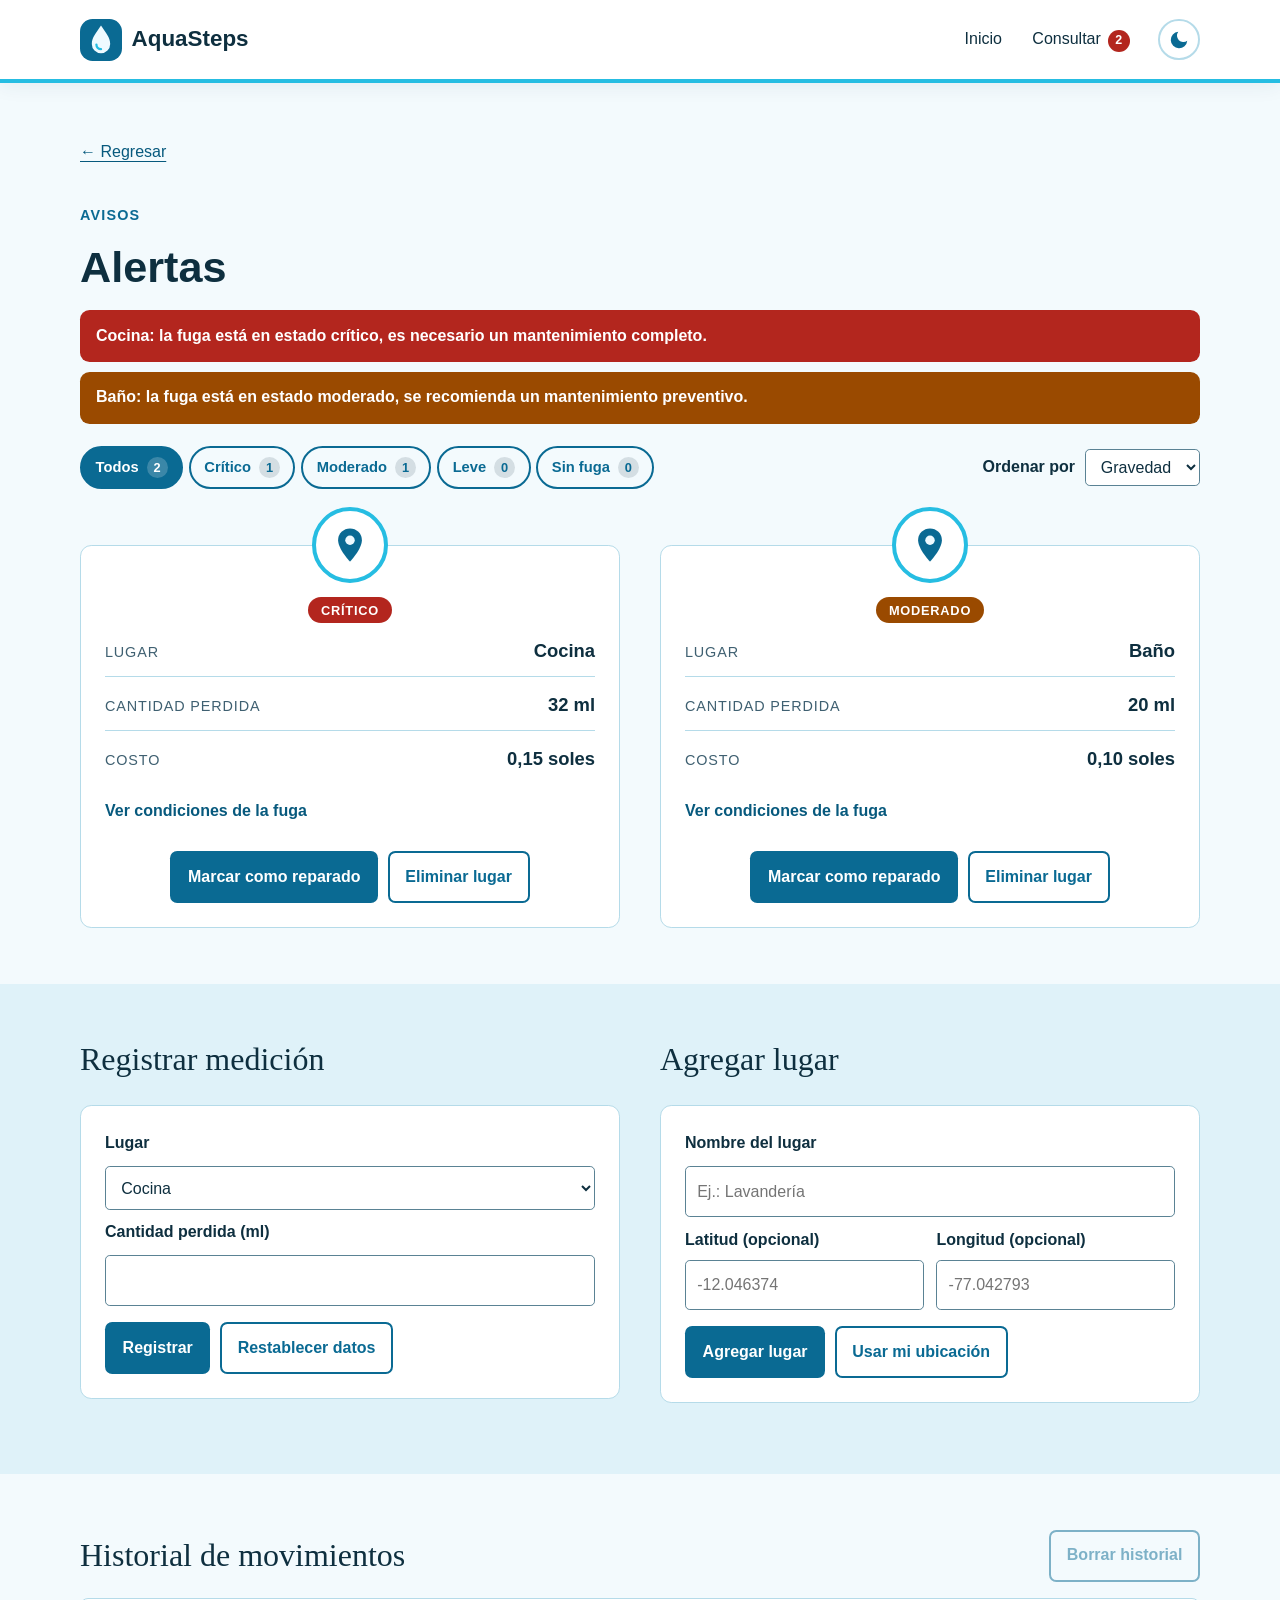
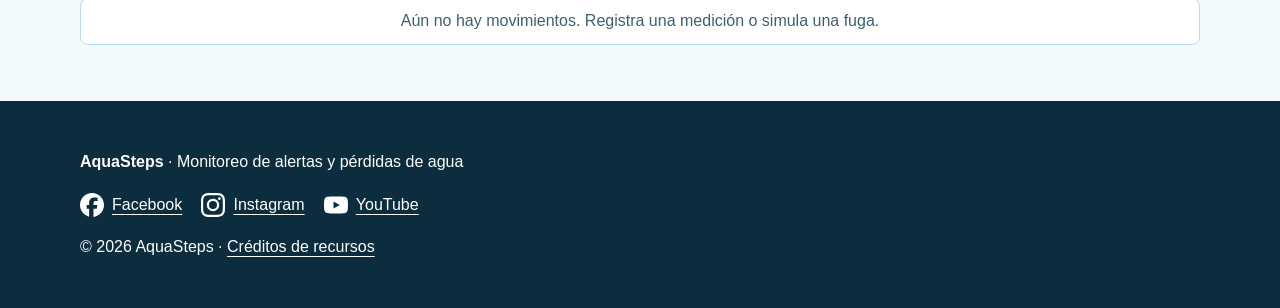
==== alertas.html @ c17aa86d "pepito se fue al clavito" ====
<!DOCTYPE html>
<html lang="es">
<head>
  <meta charset="UTF-8">
  <meta name="viewport" content="width=device-width, initial-scale=1.0">
  <meta name="color-scheme" content="light dark">
  <title>Alertas | AquaSteps</title>
  <script>try{var t=localStorage.getItem("aquasteps-tema");if(!t&&window.matchMedia&&matchMedia("(prefers-color-scheme: dark)").matches){t="oscuro"}if(t==="oscuro"){document.documentElement.setAttribute("data-tema","oscuro")}}catch(e){}</script>
  <link rel="stylesheet" href="css/estilos.css">
  <link rel="icon" type="image/svg+xml" href="iconos/favicon.svg">
</head>
<body>
<a class="saltar" href="#contenido">Saltar al contenido</a>
<header class="cabecera">
  <div class="contenedor barra">
    <a class="marca" href="index.html"><img src="iconos/favicon.svg" alt="" width="42" height="42">AquaSteps</a>
    <nav aria-label="Navegación principal">
      <ul class="menu">
        <li><a href="index.html">Inicio</a></li>
        <li>
          <details class="desplegable">
            <summary>Consultar</summary>
            <ul class="submenu">
              <li><a href="alertas.html" aria-current="page">Alertas</a></li>
              <li><a href="perdidas.html">Pérdidas de agua</a></li>
            </ul>
          </details>
        </li>
      </ul>
    </nav>
    <button type="button" id="btn-tema" class="btn-tema" aria-pressed="false" aria-label="Modo oscuro" title="Modo oscuro">
      <svg class="icono-luna" viewBox="0 0 24 24" width="22" height="22" aria-hidden="true"><path d="M21 12.8A9 9 0 1 1 11.2 3a7 7 0 0 0 9.8 9.8Z" fill="currentColor"/></svg>
      <svg class="icono-sol" viewBox="0 0 24 24" width="22" height="22" aria-hidden="true"><circle cx="12" cy="12" r="4.5" fill="currentColor"/><g stroke="currentColor" stroke-width="2" stroke-linecap="round"><path d="M12 2v3M12 19v3M2 12h3M19 12h3M4.9 4.9l2.1 2.1M17 17l2.1 2.1M4.9 19.1 7 17M17 7l2.1-2.1"/></g></svg>
    </button>
  </div>
</header>
<main id="contenido">
  <section class="seccion contenedor" aria-labelledby="titulo">
    <a class="regresar" href="index.html">← Regresar</a>
    <p class="etiqueta">Avisos</p>
    <h1 id="titulo">Alertas</h1>
    <div id="notificaciones" aria-live="polite"></div>
    <div class="barra-filtros">
      <div id="filtros" class="segmento" role="group" aria-label="Filtrar por estado">
        <button type="button" data-filtro="todos" aria-pressed="true">Todos <span class="conteo">0</span></button>
        <button type="button" data-filtro="critico" aria-pressed="false">Crítico <span class="conteo">0</span></button>
        <button type="button" data-filtro="moderado" aria-pressed="false">Moderado <span class="conteo">0</span></button>
        <button type="button" data-filtro="leve" aria-pressed="false">Leve <span class="conteo">0</span></button>
        <button type="button" data-filtro="sin" aria-pressed="false">Sin fuga <span class="conteo">0</span></button>
      </div>
      <div class="orden">
        <label for="orden">Ordenar por</label>
        <select id="orden">
          <option value="gravedad">Gravedad</option>
          <option value="costo">Costo</option>
          <option value="nombre">Nombre</option>
        </select>
      </div>
    </div>
    <div id="lugares" class="dos-columnas lugares" tabindex="-1"></div>
  </section>
  <section class="seccion fondo">
    <div class="contenedor dos-columnas formularios">
      <div>
        <h2>Registrar medición</h2>
        <form id="medicion" class="medicion">
          <label for="lugar">Lugar</label>
          <select id="lugar" required></select>
          <label for="cantidad">Cantidad perdida (ml)</label>
          <input id="cantidad" type="number" min="0" max="1000" step="1" required>
          <div class="botones">
            <button type="submit" class="boton">Registrar</button>
            <button type="button" id="restablecer" class="boton secundario">Restablecer datos</button>
          </div>
        </form>
        <p id="mensaje" class="nota" role="status"></p>
      </div>
      <div>
        <h2>Agregar lugar</h2>
        <form id="nuevo-lugar" class="medicion">
          <label for="nuevo-nombre">Nombre del lugar</label>
          <input id="nuevo-nombre" type="text" maxlength="30" placeholder="Ej.: Lavandería" required autocomplete="off">
          <div class="par">
            <div>
              <label for="nuevo-lat">Latitud (opcional)</label>
              <input id="nuevo-lat" type="number" step="any" min="-90" max="90" placeholder="-12.046374">
            </div>
            <div>
              <label for="nuevo-lng">Longitud (opcional)</label>
              <input id="nuevo-lng" type="number" step="any" min="-180" max="180" placeholder="-77.042793">
            </div>
          </div>
          <div class="botones">
            <button type="submit" class="boton">Agregar lugar</button>
            <button type="button" id="usar-ubicacion" class="boton secundario">Usar mi ubicación</button>
          </div>
        </form>
        <p id="mensaje-lugar" class="nota" role="status"></p>
      </div>
    </div>
  </section>
  <section class="seccion">
    <div class="contenedor">
      <div class="titulo-fila">
        <h2>Historial de movimientos</h2>
        <button type="button" id="borrar-historial" class="boton secundario">Borrar historial</button>
      </div>
      <ol id="historial" class="historial"></ol>
    </div>
  </section>
</main>
<footer class="pie">
  <div class="contenedor">
    <p><strong>AquaSteps</strong> · Monitoreo de alertas y pérdidas de agua</p>
    <nav class="redes" aria-label="Redes sociales de referencia">
      <a href="https://www.facebook.com/" target="_blank" rel="noopener noreferrer"><img src="iconos/facebook.svg" alt="" width="24" height="24">Facebook</a>
      <a href="https://www.instagram.com/" target="_blank" rel="noopener noreferrer"><img src="iconos/instagram.svg" alt="" width="24" height="24">Instagram</a>
      <a href="https://www.youtube.com/" target="_blank" rel="noopener noreferrer"><img src="iconos/youtube.svg" alt="" width="24" height="24">YouTube</a>
    </nav>
    <p>© 2026 AquaSteps · <a href="FUENTES.txt">Créditos de recursos</a></p>
  </div>
</footer>
<script src="js/nucleo.js" defer></script>
<script src="js/script.js" defer></script>
<script src="js/alertas.js" defer></script>
</body>
</html>
---- css/estilos.css ----
/* ==========================================================================
   AquaSteps · Estilos
   Colores definidos como variables: el modo oscuro solo las reemplaza.
   ========================================================================== */
:root {
  color-scheme: light;
  --fondo: #f3fafd;
  --fondo-alt: #dff2f9;
  --fondo-blanco: #ffffff;
  --tarjeta: #ffffff;
  --tarjeta-suave: #e6f6fb;
  --cabecera: #ffffff;
  --texto: #0e2f3f;
  --texto-suave: #3f6071;
  --borde: #b5dbe9;
  --borde-fuerte: #5a8294;
  --enlace: #07597d;
  --primario: #0a6a93;
  --primario-osc: #064c6a;
  --primario-texto: #0a6a93;
  --acento: #26bde2;
  --hover: #cfeaf4;
  --pista: #dff2f9;
  --pin-fondo: #ffffff;
  --sombra: #0b3a5214;
  --postal-sombra: #bfe6f3;
  --pie: #0b2d3e;
  --c-critico: #b3261e;
  --c-moderado: #9a4a00;
  --c-leve: #0a6a93;
  --c-sin: #1c6b4f;
  --b-critico: #b3261e;
  --b-moderado: #e08a00;
  --b-leve: #26bde2;
  --b-sin: #1c9b6f;
}

:root[data-tema="oscuro"] {
  color-scheme: dark;
  --fondo: #0a1c26;
  --fondo-alt: #0e2836;
  --fondo-blanco: #0a1c26;
  --tarjeta: #12303f;
  --tarjeta-suave: #17394b;
  --cabecera: #0d2633;
  --texto: #e6f4fa;
  --texto-suave: #a9c6d4;
  --borde: #2a5468;
  --borde-fuerte: #6f9db1;
  --enlace: #7fd3f0;
  --primario: #167aa3;
  --primario-osc: #0f6385;
  --primario-texto: #7fd3f0;
  --hover: #1d4558;
  --pista: #1d4558;
  --sombra: #00000055;
  --postal-sombra: #0f3a4c;
  --pie: #06141c;
  --b-critico: #e5483e;
  --b-moderado: #e8932b;
  --b-leve: #3cc8ec;
  --b-sin: #2fbf8c;
}

* { box-sizing: border-box; }
body { margin: 0; font-family: Arial, sans-serif; color: var(--texto); background: var(--fondo); line-height: 1.65; }
h1, h2 { line-height: 1.2; }
h1 { font-size: 2.7rem; margin: 0 0 1rem; }
h2 { font-family: Georgia, serif; font-weight: normal; font-size: 2rem; margin-top: 0; }
.titulo-peq { font-size: 1.45rem; margin-bottom: .8rem; }
a { color: var(--enlace); text-underline-offset: 4px; }
a:focus-visible, summary:focus-visible, input:focus-visible, select:focus-visible, button:focus-visible, rect:focus-visible, .lugares:focus-visible {
  outline: 3px solid var(--enlace); outline-offset: 4px;
}
img { max-width: 100%; height: auto; display: block; }
figure { margin: 0; }
button { font: inherit; }
.contenedor { width: 92%; max-width: 1120px; margin: 0 auto; }
.seccion { padding: 3.5rem 0; }
.fondo { background: var(--fondo-alt); }
.etiqueta { font-weight: bold; color: var(--primario-texto); font-size: .9rem; text-transform: uppercase; letter-spacing: .08em; }
.nota { font-size: .9rem; color: var(--texto-suave); }
.vacio { grid-column: 1 / -1; margin: 0; padding: 1rem; text-align: center; color: var(--texto-suave); }
.saltar { position: absolute; left: -9999px; }
.saltar:focus { left: 1rem; top: 1rem; padding: 1rem; background: white; color: #0e2f3f; z-index: 20; }
.solo-lector { position: absolute; width: 1px; height: 1px; overflow: hidden; clip-path: inset(50%); white-space: nowrap; }
main[id] { scroll-margin-top: 130px; }

/* ---------- Cabecera y menú ---------- */
.cabecera { position: sticky; top: 0; z-index: 100; background: var(--cabecera); border-bottom: 4px solid var(--acento); box-shadow: 0 4px 18px #0b3a5210; }
.barra { display: flex; align-items: center; gap: 1rem; flex-wrap: wrap; padding: 1rem 0; }
.marca { display: flex; align-items: center; gap: .6rem; text-decoration: none; font-size: 1.4rem; font-weight: bold; margin-right: auto; color: var(--texto); }
.menu { display: flex; flex-wrap: wrap; align-items: center; gap: .3rem; list-style: none; margin: 0; padding: 0; }
.menu a, summary { display: block; padding: .65rem .8rem; color: var(--texto); cursor: pointer; }
.menu a { text-decoration: none; }
.menu a:hover, summary:hover { background: var(--hover); border-radius: .4rem; }
.menu a[aria-current="page"] { background: var(--hover); border-radius: .4rem; font-weight: bold; }
summary { list-style: revert; }
.desplegable { position: relative; }
.submenu { position: absolute; top: 100%; left: 0; width: 230px; padding: .5rem; margin: .3rem 0 0; list-style: none; background: var(--tarjeta); border: 1px solid var(--borde); border-radius: .5rem; box-shadow: 0 8px 20px #0b3a5220; z-index: 10; }
.insignia { display: inline-block; min-width: 1.35rem; margin-left: .45rem; padding: 0 .4rem; border-radius: 1rem; background: var(--c-critico); color: #fff; font-size: .78rem; font-weight: bold; line-height: 1.35rem; text-align: center; }
.insignia[hidden] { display: none; }
.btn-tema { display: grid; place-items: center; width: 2.6rem; height: 2.6rem; padding: 0; border: 2px solid var(--borde); border-radius: 50%; background: var(--tarjeta); color: var(--primario-texto); cursor: pointer; }
.btn-tema:hover { background: var(--hover); }
.btn-tema .icono-sol { display: none; }
:root[data-tema="oscuro"] .btn-tema .icono-luna { display: none; }
:root[data-tema="oscuro"] .btn-tema .icono-sol { display: block; }

/* ---------- Estructura ---------- */
.dos-columnas { display: grid; grid-template-columns: repeat(2, minmax(0, 1fr)); gap: 2.5rem; align-items: center; }
.dos-columnas > * { min-width: 0; }
.lugares, .informe { align-items: stretch; }
.formularios { align-items: start; }
.hero { padding-top: 4rem; padding-bottom: 4rem; }
.hero h1 { font-family: Georgia, serif; font-weight: normal; font-size: clamp(2.2rem, 4.6vw, 3.8rem); letter-spacing: -.035em; }

/* ---------- Ilustración y gotas ---------- */
.postal { position: relative; background: var(--tarjeta); padding: .8rem; border: 1px solid var(--borde); border-radius: 2rem 1rem 2.8rem 1rem; box-shadow: 8px 10px 0 var(--postal-sombra); }
.ilustracion { width: 100%; border-radius: 2rem .8rem 2.5rem 1rem; }
:root[data-tema="oscuro"] .ilustracion { filter: brightness(.88) saturate(.9); }
.postal[data-estado="leve"] .ilustracion { animation: flotar 3.6s ease-in-out infinite; }
.postal[data-estado="moderado"] .ilustracion { animation: flotar 2.4s ease-in-out infinite; }
.postal[data-estado="critico"] .ilustracion { animation: flotar 1.1s ease-in-out infinite; }
.gotas { position: absolute; left: 0; right: 0; top: .8rem; bottom: .8rem; overflow: hidden; border-radius: 2rem .8rem 2.5rem 1rem; pointer-events: none; display: none; }
.gotas i { position: absolute; top: 0; width: 12px; height: 17px; background: var(--acento); border-radius: 50% 50% 50% 50% / 62% 62% 38% 38%; opacity: 0; animation: caer var(--dur, 2.4s) ease-in infinite; }
.gotas i:nth-child(1) { left: 36%; animation-delay: 0s; }
.gotas i:nth-child(2) { left: 50%; animation-delay: calc(var(--dur, 2.4s) / 3); }
.gotas i:nth-child(3) { left: 64%; animation-delay: calc(var(--dur, 2.4s) * 2 / 3); }
.postal[data-estado="leve"] .gotas { display: block; --dur: 3.2s; }
.postal[data-estado="moderado"] .gotas { display: block; --dur: 1.9s; }
.postal[data-estado="critico"] .gotas { display: block; --dur: 0.9s; }
.postal[data-estado="critico"] .gotas i { background: #ff6b5e; }
@keyframes caer { 0% { transform: translateY(0); opacity: 0; } 12% { opacity: .95; } 85% { opacity: .95; } 100% { transform: translateY(240px); opacity: 0; } }
@keyframes flotar { 0%, 100% { transform: translateY(0) rotate(0); } 50% { transform: translateY(-3px) rotate(.4deg); } }

/* ---------- Alerta de inicio ---------- */
.alerta { background: var(--c-critico); color: white; border-radius: .7rem; padding: 1.2rem 1.5rem; font-weight: bold; font-size: 1.3rem; letter-spacing: .04em; }
.alerta span { display: block; margin-top: .3rem; font-size: .95rem; font-weight: normal; letter-spacing: 0; }
.alerta.critico { background: var(--c-critico); }
.alerta.moderado { background: var(--c-moderado); }
.alerta.sin { background: var(--c-sin); }
.alerta.critico { animation: pulso 1.8s ease-in-out infinite; }
@keyframes pulso { 0%, 100% { box-shadow: 0 0 0 0 #b3261e66; } 50% { box-shadow: 0 0 0 10px #b3261e00; } }

.medidor { display: grid; grid-template-columns: repeat(2, minmax(0, 1fr)); gap: .8rem; margin: 1rem 0; }
.medidor > div { padding: .7rem 1rem; background: var(--tarjeta); border: 1px solid var(--borde); border-radius: .6rem; }
.medidor-etq { display: block; font-size: .8rem; text-transform: uppercase; letter-spacing: .06em; color: var(--texto-suave); }
.medidor strong { font-size: 1.5rem; color: var(--primario-texto); font-variant-numeric: tabular-nums; }

.fecha { font-size: .85rem; margin: .8rem 0 0; color: var(--texto-suave); }
.fecha span { display: inline-block; font-weight: bold; color: var(--texto); }
.fecha span::first-letter { text-transform: uppercase; }

/* ---------- Botones ---------- */
.boton { display: inline-block; padding: .8rem 1.1rem; background: var(--primario); color: white; border: 0; border-radius: .45rem; font-weight: bold; text-decoration: none; cursor: pointer; }
.boton:hover { background: var(--primario-osc); }
.boton.peligro { background: #b3261e; }
.boton.peligro:hover { background: #8c1d17; }
.boton.secundario { background: transparent; color: var(--primario-texto); box-shadow: inset 0 0 0 2px var(--primario); }
.boton.secundario:hover { background: var(--hover); }
.boton:disabled { opacity: .5; cursor: not-allowed; }
.boton:disabled:hover { background: var(--primario); }
.boton.secundario:disabled:hover { background: transparent; }
.botones { display: flex; flex-wrap: wrap; gap: .6rem; margin-top: .4rem; }
.botones.centro { justify-content: center; margin-top: 1.2rem; }
.regresar { display: inline-block; margin: 0 0 1.5rem; }

/* ---------- Tarjetas ---------- */
.tarjeta { padding: 1.5rem; border: 1px solid var(--borde); border-radius: .7rem; background: var(--tarjeta); }
.acceso { display: flex; align-items: center; justify-content: space-between; gap: 1rem; }
.acceso:nth-child(2) { background: var(--tarjeta-suave); border-radius: 1.5rem .6rem 1.5rem .6rem; }
.acceso img { flex-shrink: 0; }
:root[data-tema="oscuro"] .acceso img { background: #eefaff; border-radius: 50%; padding: 8px; width: 56px; height: 56px; }
.lugares { margin-top: 2rem; row-gap: 4rem; padding-top: 1.5rem; }
.lugares:focus { outline: none; }
.lugar { position: relative; }
.lugar .tarjeta { height: 100%; padding-top: 3.2rem; text-align: center; }
.pin { position: absolute; top: -38px; left: 50%; transform: translateX(-50%); display: grid; place-items: center; width: 76px; height: 76px; background: var(--pin-fondo); border: 4px solid var(--acento); border-radius: 50%; z-index: 2; }
.datos { margin: 0; display: grid; gap: .8rem; }
.datos div { display: flex; justify-content: space-between; align-items: baseline; gap: 1rem; padding-bottom: .6rem; border-bottom: 1px solid var(--borde); }
.datos div:last-child { border-bottom: 0; padding-bottom: 0; }
.datos dt { color: var(--texto-suave); font-size: .9rem; text-transform: uppercase; letter-spacing: .06em; }
.datos dd { margin: 0; font-weight: bold; font-size: 1.15rem; text-align: right; }

/* ---------- Tablas, cifras, barras ---------- */
.tabla-caja { overflow-x: auto; background: var(--tarjeta); border: 1px solid var(--borde); border-radius: .7rem; }
.tabla { width: 100%; border-collapse: collapse; }
.tabla th, .tabla td { padding: .8rem 1rem; text-align: left; border-bottom: 1px solid var(--borde); }
.tabla th { background: var(--primario); color: white; }
.tabla tbody tr:last-child td { border-bottom: 0; }
.cifras { display: grid; grid-template-columns: repeat(3, minmax(0, 1fr)); gap: .8rem; margin: 1rem 0 1.5rem; }
.cifra { background: var(--tarjeta-suave); border-radius: .6rem; padding: .8rem; text-align: center; }
.cifra strong { display: block; font-size: 1.5rem; line-height: 1.2; color: var(--primario-texto); overflow-wrap: anywhere; }
.cifra span { font-size: .85rem; }
.barras { display: grid; gap: .8rem; margin: 1rem 0 0; padding: 0; list-style: none; }
.barras li { display: grid; grid-template-columns: 4.5rem minmax(0, 1fr) 3rem; align-items: center; gap: .6rem; font-size: .95rem; }
.barras b { text-align: right; }
.barra-fondo { display: block; height: 1rem; background: var(--pista); border-radius: 1rem; overflow: hidden; }
.barra-valor { display: block; height: 100%; background: var(--b-leve); border-radius: 1rem; transition: width .5s ease; }
.barra-valor.critico { background: var(--b-critico); }
.barra-valor.moderado { background: var(--b-moderado); }
.barra-valor.leve { background: var(--b-leve); }
.barra-valor.sin { background: var(--b-sin); }

/* ---------- Acciones y listas de verificación ---------- */
.acciones { margin: 1rem 0 0; padding: 0; list-style: none; display: grid; gap: .8rem; counter-reset: paso; }
.acciones li { position: relative; padding-left: 2.6rem; counter-increment: paso; }
.acciones li::before { content: counter(paso); position: absolute; left: 0; top: .1rem; width: 1.9rem; height: 1.9rem; border-radius: 50%; background: var(--primario); color: white; font-weight: bold; display: grid; place-items: center; }
.acciones li.sin-numero { padding-left: 0; }
.acciones li.sin-numero::before { display: none; }
.acciones li.hecha::before { content: "✓"; background: var(--c-sin); }
.acciones li.hecha label span, .lista-checks li.hecha label span { text-decoration: line-through; opacity: .7; }
.acciones label, .lista-checks label { font-weight: normal; display: flex; align-items: flex-start; gap: .6rem; cursor: pointer; }
input[type="checkbox"] { width: 1.15rem; height: 1.15rem; margin: .3rem 0 0; flex-shrink: 0; accent-color: var(--primario); cursor: pointer; }
.lista-checks { margin: .4rem 0 0; padding: 0; list-style: none; display: grid; gap: .5rem; }
.progreso { display: grid; grid-template-columns: minmax(0, 1fr) auto; align-items: center; gap: .8rem; margin: .4rem 0 .6rem; }

/* ---------- Avisos, estados, condiciones ---------- */
#notificaciones { margin-top: 1rem; }
.notificacion { margin: 0 0 .6rem; padding: .8rem 1rem; border-radius: .6rem; color: white; font-weight: bold; }
.estado { display: inline-block; margin-bottom: .8rem; padding: .15rem .8rem; border-radius: 1rem; color: white; font-size: .8rem; font-weight: bold; letter-spacing: .06em; text-transform: uppercase; }
.condiciones { margin-top: 1rem; text-align: left; }
.condiciones summary { padding: .5rem 0; font-weight: bold; color: var(--enlace); }
.condiciones ul { margin: .4rem 0 0; padding-left: 1.2rem; }
.condiciones .lista-checks { padding-left: 0; }
.critico { background: var(--c-critico); }
.moderado { background: var(--c-moderado); }
.leve { background: var(--c-leve); }
.sin { background: var(--c-sin); }
:root[data-tema="oscuro"] .leve { background: #0c6f99; }

/* ---------- Formularios ---------- */
.medicion { display: grid; gap: .6rem; padding: 1.5rem; background: var(--tarjeta); border: 1px solid var(--borde); border-radius: .7rem; }
label { font-weight: bold; }
.medicion input, select, .medicion select { width: 100%; padding: .7rem; border: 1px solid var(--borde-fuerte); border-radius: .3rem; background: var(--tarjeta); color: var(--texto); font: inherit; }
.medicion input[type="checkbox"] { width: 1.15rem; }
.par { display: grid; grid-template-columns: repeat(2, minmax(0, 1fr)); gap: .8rem; }
.par > div { display: grid; gap: .4rem; align-content: start; }
.titulo-fila { display: flex; flex-wrap: wrap; align-items: center; justify-content: space-between; gap: .8rem 1.2rem; margin-bottom: .6rem; }
.titulo-fila h2 { margin-bottom: 0; }

/* ---------- Segmentos (botones de filtro) ---------- */
.segmento { display: inline-flex; flex-wrap: wrap; gap: .35rem; }
.segmento button { padding: .45rem .85rem; border: 2px solid var(--primario); border-radius: 2rem; background: transparent; color: var(--primario-texto); font-weight: bold; font-size: .92rem; cursor: pointer; }
.segmento button:hover { background: var(--hover); }
.segmento button[aria-pressed="true"] { background: var(--primario); color: #fff; }
.segmento .conteo { display: inline-block; min-width: 1.3rem; margin-left: .25rem; padding: 0 .35rem; border-radius: 1rem; background: #0e2f3f22; font-size: .8rem; text-align: center; }
.segmento button[aria-pressed="true"] .conteo { background: #ffffff33; }
.controles { display: flex; flex-wrap: wrap; gap: .6rem 1rem; }
.barra-filtros { display: flex; flex-wrap: wrap; align-items: center; justify-content: space-between; gap: .8rem 1.5rem; margin-top: 1.4rem; }
.orden { display: flex; align-items: center; gap: .6rem; }
.orden select { width: auto; padding: .5rem .7rem; border: 1px solid var(--borde-fuerte); border-radius: .3rem; background: var(--tarjeta); color: var(--texto); font: inherit; }

/* ---------- Simulador (Inicio) ---------- */
.simulador { display: grid; gap: .5rem; }
.simulador h2 { margin-bottom: .2rem; }
.sim-campos { display: grid; grid-template-columns: repeat(2, minmax(0, 1fr)); gap: .8rem; }
.sim-campos > div { display: grid; gap: .3rem; }
.interruptor { display: flex; align-items: center; gap: .7rem; margin-top: .5rem; cursor: pointer; }
.interruptor input { position: absolute; opacity: 0; width: 1px; height: 1px; }
.interruptor .pista { position: relative; flex-shrink: 0; width: 3rem; height: 1.7rem; border-radius: 2rem; background: var(--borde-fuerte); transition: background .2s; }
.interruptor .pista::after { content: ""; position: absolute; top: .2rem; left: .2rem; width: 1.3rem; height: 1.3rem; border-radius: 50%; background: #fff; transition: transform .2s; }
.interruptor input:checked + .pista { background: var(--c-sin); }
.interruptor input:checked + .pista::after { transform: translateX(1.3rem); }
.interruptor input:focus-visible + .pista { outline: 3px solid var(--enlace); outline-offset: 3px; }
.interruptor small { display: block; font-weight: normal; font-size: .8rem; color: var(--texto-suave); }

/* ---------- Gráfico ---------- */
.grafico-caja { position: relative; margin-top: .6rem; }
#grafico { display: block; width: 100%; height: auto; }
.g-linea { stroke: var(--borde); stroke-width: 1; }
.g-eje, .g-etiqueta, .g-valor { fill: var(--texto-suave); font-size: 12px; font-family: Arial, sans-serif; }
.g-valor { fill: var(--texto); font-weight: bold; }
.g-etiqueta { font-size: 13px; }
.g-etiqueta-hoy { fill: var(--texto); font-weight: bold; }
.g-barra { fill: var(--b-leve); transition: opacity .15s; cursor: pointer; }
.g-barra:hover, .g-barra:focus { opacity: .8; }
.g-barra.critico { fill: var(--b-critico); }
.g-barra.moderado { fill: var(--b-moderado); }
.g-barra.leve { fill: var(--b-leve); }
.g-barra.sin { fill: var(--b-sin); }
.g-barra.g-previo { fill: var(--b-leve); opacity: .55; }
.g-barra.g-previo:hover, .g-barra.g-previo:focus { opacity: .8; }
.g-barra.g-hoy { fill: var(--primario); }
.globo { position: absolute; transform: translateX(-50%); padding: .4rem .7rem; background: #0b2d3e; color: #fff; border: 1px solid #ffffff33; border-radius: .4rem; font-size: .85rem; white-space: nowrap; pointer-events: none; z-index: 5; box-shadow: 0 4px 12px #0003; }
.globo[hidden] { display: none; }

/* ---------- Calculadora ---------- */
.calc-controles { align-items: start; margin: 1rem 0 .4rem; }
.calc-campo { display: grid; gap: .6rem; }
.calc-campo output { font-weight: bold; color: var(--primario-texto); }
input[type="range"] { width: 100%; accent-color: var(--primario); cursor: pointer; padding: 0; }

/* ---------- Historial ---------- */
.historial { margin: 1rem 0 0; padding: 0; list-style: none; display: grid; gap: .4rem; max-height: 26rem; overflow-y: auto; }
.historial li { display: flex; flex-wrap: wrap; align-items: baseline; gap: .4rem .8rem; padding: .6rem .9rem; background: var(--tarjeta); border: 1px solid var(--borde); border-radius: .5rem; }
.historial li.vacio { display: block; text-align: center; }
.historial time { font-size: .82rem; color: var(--texto-suave); min-width: 8.5rem; font-variant-numeric: tabular-nums; }
.historial .tipo { padding: .05rem .6rem; border-radius: 1rem; background: var(--primario); color: #fff; font-size: .72rem; font-weight: bold; letter-spacing: .05em; text-transform: uppercase; }
.historial .tipo-reparacion { background: var(--c-sin); }
.historial .tipo-simulacion, .historial .tipo-vivo { background: var(--c-moderado); }
.historial .tipo-lugar, .historial .tipo-sistema { background: #4b6472; }
.historial .texto { flex: 1 1 16rem; }

/* ---------- Fondo blanco (Pérdidas) ---------- */
.fondo-blanco { background: var(--fondo-blanco); }
.fondo-blanco .seccion + .seccion { padding-top: 0; }
.fondo-blanco .seccion.fondo { padding-top: 3.5rem; }
.fondo-blanco .tarjeta { box-shadow: 0 4px 14px var(--sombra); }
.fondo-blanco .botones { margin-top: 1.2rem; }

/* ---------- Avisos emergentes ---------- */
.avisos { position: fixed; right: 1rem; bottom: 1rem; z-index: 200; display: grid; gap: .5rem; width: min(24rem, calc(100vw - 2rem)); }
.aviso { display: flex; align-items: flex-start; justify-content: space-between; gap: .8rem; padding: .8rem 1rem; border-radius: .6rem; color: #fff; font-weight: bold; box-shadow: 0 8px 24px #0005; animation: entrar .25s ease-out; }
.aviso.critico { background: var(--c-critico); }
.aviso.moderado { background: var(--c-moderado); }
.aviso.leve { background: #0a6a93; }
.aviso.sin { background: var(--c-sin); }
.aviso-cerrar { flex-shrink: 0; width: 1.8rem; height: 1.8rem; border: 0; border-radius: 50%; background: #ffffff2e; color: #fff; font-size: 1.2rem; line-height: 1; cursor: pointer; }
.aviso-cerrar:hover { background: #ffffff55; }
@keyframes entrar { from { opacity: 0; transform: translateY(12px); } to { opacity: 1; transform: none; } }

/* ---------- Pie ---------- */
.pie { background: var(--pie); color: white; padding: 2rem 0; }
.pie a { color: white; }
.redes { display: flex; flex-wrap: wrap; gap: 1.2rem; }
.redes a { display: inline-flex; align-items: center; gap: .5rem; }
.redes img { filter: invert(1); }

/* ---------- Adaptación ---------- */
@media (max-width: 900px) {
  .barra { gap: .6rem 1rem; }
  h1 { font-size: 2.2rem; }
}
@media (max-width: 600px) {
  h1 { font-size: 1.9rem; }
  h2 { font-size: 1.6rem; }
  .titulo-peq { font-size: 1.3rem; }
  main[id] { scroll-margin-top: 190px; }
  .hero, .seccion { padding-top: 2.2rem; padding-bottom: 2.2rem; }
  .barra { padding: .6rem 0; }
  .barra nav { width: 100%; order: 3; }
  .marca { font-size: 1.2rem; }
  .marca img { width: 30px; }
  .menu { gap: 0; }
  .menu a, summary { padding: .45rem .55rem; font-size: .95rem; }
  .submenu { left: 0; right: auto; width: 230px; max-width: 85vw; max-height: 55vh; overflow-y: auto; }
  .dos-columnas { grid-template-columns: 1fr; gap: 1.5rem; }
  .lugares { gap: 3.2rem; }
  .alerta { font-size: 1.1rem; }
  .acceso { flex-wrap: wrap; }
  .cifras { grid-template-columns: 1fr; }
  .medidor { grid-template-columns: 1fr; }
  .sim-campos, .par { grid-template-columns: 1fr; }
  .historial time { min-width: 0; }
  .avisos { right: .5rem; left: .5rem; bottom: .5rem; width: auto; }
}

@media (prefers-reduced-motion: reduce) {
  *, *::before, *::after { animation: none !important; transition: none !important; }
}

/* ---------- Impresión (guardar como PDF) ---------- */
@media print {
  :root, :root[data-tema="oscuro"] {
    color-scheme: light;
    --fondo: #fff; --fondo-alt: #fff; --fondo-blanco: #fff; --tarjeta: #fff; --tarjeta-suave: #eef7fb;
    --texto: #000; --texto-suave: #333; --borde: #999; --enlace: #000; --primario-texto: #064c6a;
    --pista: #e6eef2; --b-critico: #b3261e; --b-moderado: #e08a00; --b-leve: #26bde2; --b-sin: #1c9b6f;
  }
  body { background: #fff; color: #000; }
  .cabecera, .pie, .no-imprimir, .avisos, .regresar, .saltar, .calculadora .segmento { display: none !important; }
  .seccion { padding: 1rem 0; }
  .tarjeta, .tabla-caja { box-shadow: none !important; break-inside: avoid; }
  .tabla th { background: #ddd; color: #000; }
  .g-barra.g-hoy { fill: #0a6a93; }
  * { -webkit-print-color-adjust: exact; print-color-adjust: exact; }
}
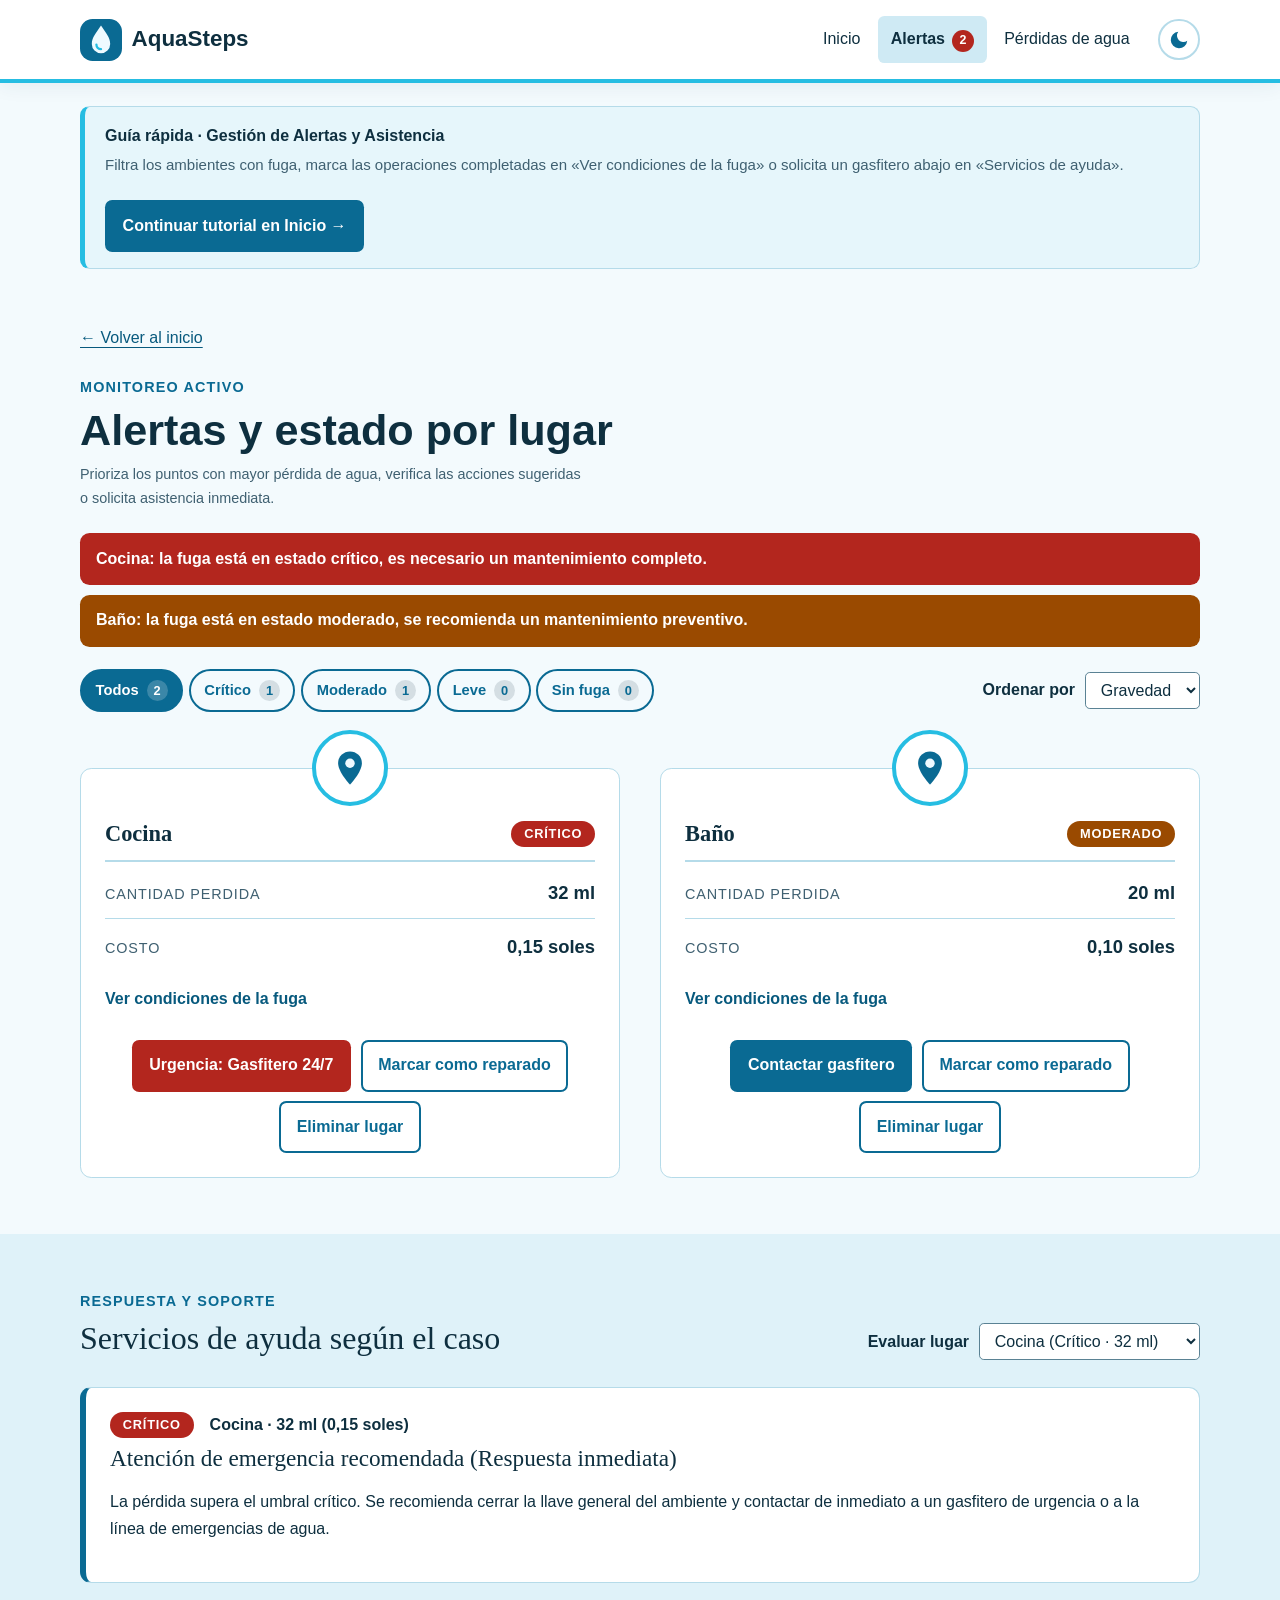
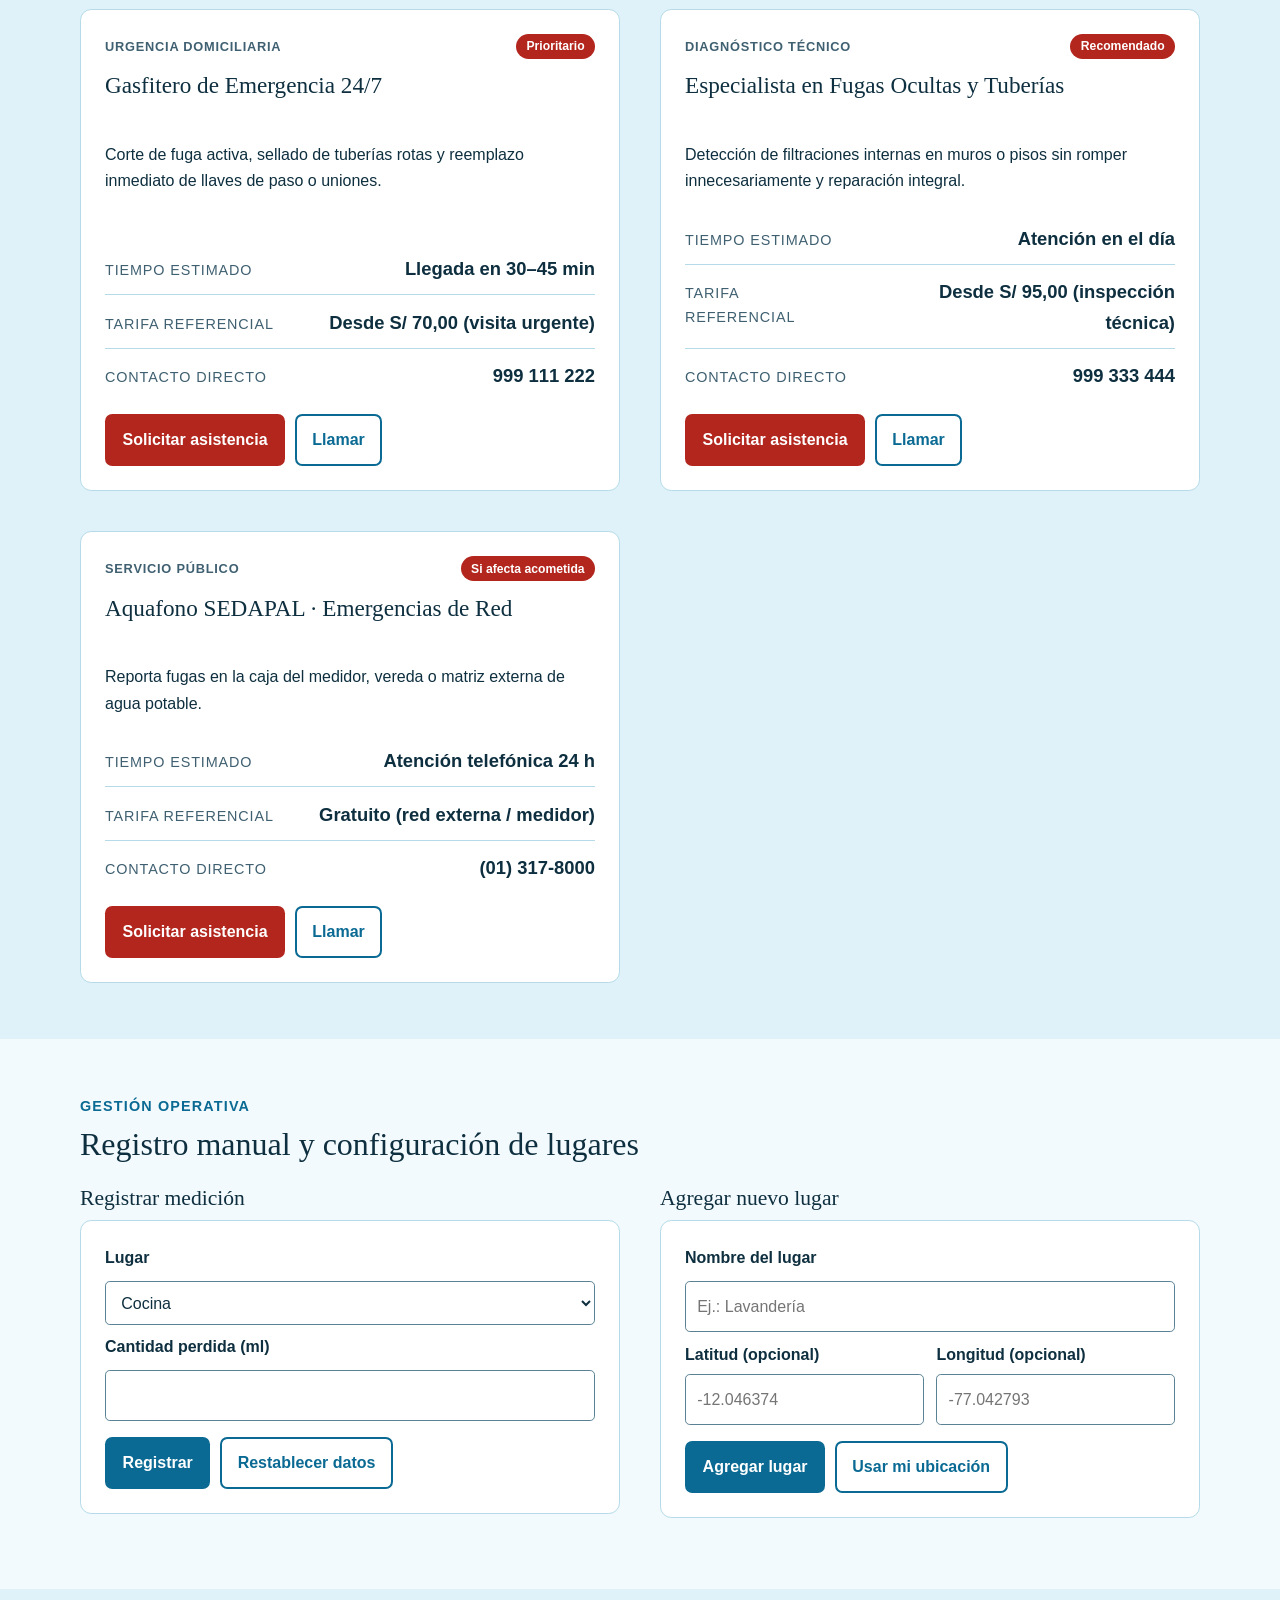
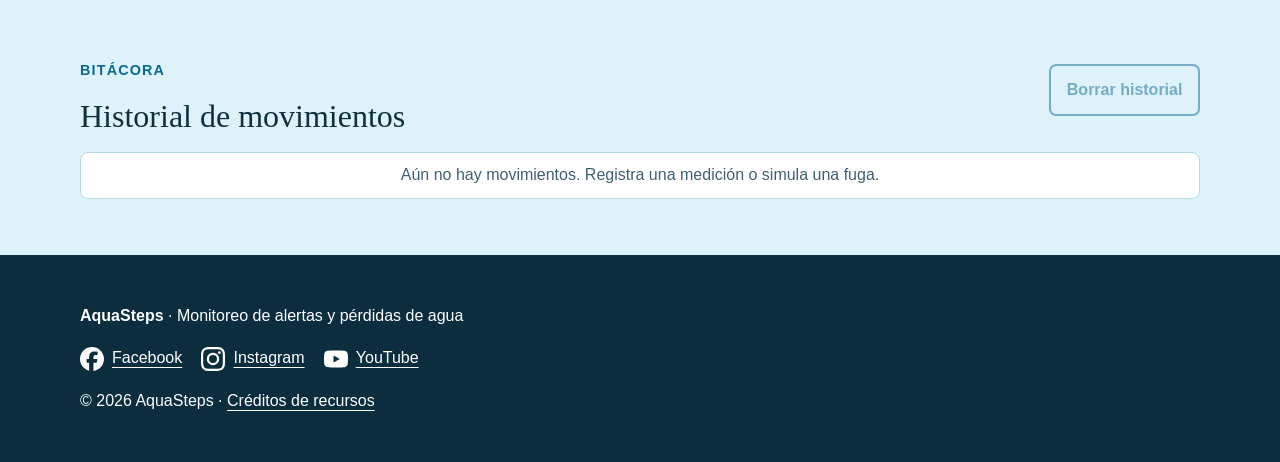
==== commit 36973a69: "halo" ====
--- a/alertas.html
+++ b/alertas.html
@@ -17,15 +17,8 @@
     <nav aria-label="Navegación principal">
       <ul class="menu">
         <li><a href="index.html">Inicio</a></li>
-        <li>
-          <details class="desplegable">
-            <summary>Consultar</summary>
-            <ul class="submenu">
-              <li><a href="alertas.html" aria-current="page">Alertas</a></li>
-              <li><a href="perdidas.html">Pérdidas de agua</a></li>
-            </ul>
-          </details>
-        </li>
+        <li><a href="alertas.html" aria-current="page">Alertas</a></li>
+        <li><a href="perdidas.html">Pérdidas de agua</a></li>
       </ul>
     </nav>
     <button type="button" id="btn-tema" class="btn-tema" aria-pressed="false" aria-label="Modo oscuro" title="Modo oscuro">
@@ -34,12 +27,21 @@
     </button>
   </div>
 </header>
+
 <main id="contenido">
+  <!-- Nivel 1: Avisos prioritarios y monitoreo activo por ambiente -->
   <section class="seccion contenedor" aria-labelledby="titulo">
-    <a class="regresar" href="index.html">← Regresar</a>
-    <p class="etiqueta">Avisos</p>
-    <h1 id="titulo">Alertas</h1>
+    <nav aria-label="Ruta de navegación">
+      <a class="regresar" href="index.html">← Volver al inicio</a>
+    </nav>
+    <header class="encabezado-seccion">
+      <p class="etiqueta">Monitoreo activo</p>
+      <h1 id="titulo">Alertas y estado por lugar</h1>
+      <p class="nota">Prioriza los puntos con mayor pérdida de agua, verifica las acciones sugeridas o solicita asistencia inmediata.</p>
+    </header>
+
     <div id="notificaciones" aria-live="polite"></div>
+
     <div class="barra-filtros">
       <div id="filtros" class="segmento" role="group" aria-label="Filtrar por estado">
         <button type="button" data-filtro="todos" aria-pressed="true">Todos <span class="conteo">0</span></button>
@@ -57,58 +59,114 @@
         </select>
       </div>
     </div>
+
     <div id="lugares" class="dos-columnas lugares" tabindex="-1"></div>
   </section>
-  <section class="seccion fondo">
-    <div class="contenedor dos-columnas formularios">
-      <div>
-        <h2>Registrar medición</h2>
-        <form id="medicion" class="medicion">
-          <label for="lugar">Lugar</label>
-          <select id="lugar" required></select>
-          <label for="cantidad">Cantidad perdida (ml)</label>
-          <input id="cantidad" type="number" min="0" max="1000" step="1" required>
-          <div class="botones">
-            <button type="submit" class="boton">Registrar</button>
-            <button type="button" id="restablecer" class="boton secundario">Restablecer datos</button>
+
+  <!-- Nivel 2: Respuesta y asistencia técnica según gravedad -->
+  <section id="ayuda" class="seccion fondo" aria-labelledby="ayuda-titulo">
+    <div class="contenedor">
+      <header class="encabezado-seccion">
+        <p class="etiqueta">Respuesta y soporte</p>
+        <div class="titulo-fila">
+          <h2 id="ayuda-titulo">Servicios de ayuda según el caso</h2>
+          <div class="orden">
+            <label for="ayuda-lugar">Evaluar lugar</label>
+            <select id="ayuda-lugar"></select>
           </div>
-        </form>
-        <p id="mensaje" class="nota" role="status"></p>
-      </div>
-      <div>
-        <h2>Agregar lugar</h2>
-        <form id="nuevo-lugar" class="medicion">
-          <label for="nuevo-nombre">Nombre del lugar</label>
-          <input id="nuevo-nombre" type="text" maxlength="30" placeholder="Ej.: Lavandería" required autocomplete="off">
-          <div class="par">
-            <div>
-              <label for="nuevo-lat">Latitud (opcional)</label>
-              <input id="nuevo-lat" type="number" step="any" min="-90" max="90" placeholder="-12.046374">
+        </div>
+      </header>
+      <div id="ayuda-diagnostico" class="tarjeta diagnostico" aria-live="polite"></div>
+      <div id="ayuda-servicios" class="dos-columnas servicios-grid"></div>
+    </div>
+  </section>
+
+  <!-- Nivel 3: Registro operativo de mediciones y nuevos ambientes -->
+  <section class="seccion" aria-labelledby="operaciones-titulo">
+    <div class="contenedor">
+      <header class="encabezado-seccion">
+        <p class="etiqueta">Gestión operativa</p>
+        <h2 id="operaciones-titulo">Registro manual y configuración de lugares</h2>
+      </header>
+      <div class="dos-columnas formularios">
+        <article>
+          <h3>Registrar medición</h3>
+          <form id="medicion" class="medicion">
+            <label for="lugar">Lugar</label>
+            <select id="lugar" required></select>
+            <label for="cantidad">Cantidad perdida (ml)</label>
+            <input id="cantidad" type="number" min="0" max="1000" step="1" required>
+            <div class="botones">
+              <button type="submit" class="boton">Registrar</button>
+              <button type="button" id="restablecer" class="boton secundario">Restablecer datos</button>
             </div>
-            <div>
-              <label for="nuevo-lng">Longitud (opcional)</label>
-              <input id="nuevo-lng" type="number" step="any" min="-180" max="180" placeholder="-77.042793">
+          </form>
+          <p id="mensaje" class="nota" role="status"></p>
+        </article>
+        <article>
+          <h3>Agregar nuevo lugar</h3>
+          <form id="nuevo-lugar" class="medicion">
+            <label for="nuevo-nombre">Nombre del lugar</label>
+            <input id="nuevo-nombre" type="text" maxlength="30" placeholder="Ej.: Lavandería" required autocomplete="off">
+            <div class="par">
+              <div>
+                <label for="nuevo-lat">Latitud (opcional)</label>
+                <input id="nuevo-lat" type="number" step="any" min="-90" max="90" placeholder="-12.046374">
+              </div>
+              <div>
+                <label for="nuevo-lng">Longitud (opcional)</label>
+                <input id="nuevo-lng" type="number" step="any" min="-180" max="180" placeholder="-77.042793">
+              </div>
             </div>
-          </div>
-          <div class="botones">
-            <button type="submit" class="boton">Agregar lugar</button>
-            <button type="button" id="usar-ubicacion" class="boton secundario">Usar mi ubicación</button>
-          </div>
-        </form>
-        <p id="mensaje-lugar" class="nota" role="status"></p>
+            <div class="botones">
+              <button type="submit" class="boton">Agregar lugar</button>
+              <button type="button" id="usar-ubicacion" class="boton secundario">Usar mi ubicación</button>
+            </div>
+          </form>
+          <p id="mensaje-lugar" class="nota" role="status"></p>
+        </article>
       </div>
     </div>
   </section>
-  <section class="seccion">
+
+  <!-- Nivel 4: Bitácora secundaria de auditoría -->
+  <section class="seccion fondo" aria-labelledby="historial-titulo">
     <div class="contenedor">
       <div class="titulo-fila">
-        <h2>Historial de movimientos</h2>
+        <div>
+          <p class="etiqueta">Bitácora</p>
+          <h2 id="historial-titulo">Historial de movimientos</h2>
+        </div>
         <button type="button" id="borrar-historial" class="boton secundario">Borrar historial</button>
       </div>
       <ol id="historial" class="historial"></ol>
     </div>
   </section>
 </main>
+
+<dialog id="modal-ayuda" class="modal" aria-labelledby="modal-ayuda-titulo">
+  <form id="form-solicitud" class="modal-contenido" method="dialog">
+    <div class="titulo-fila">
+      <h2 id="modal-ayuda-titulo" class="titulo-peq">Solicitar servicio de ayuda</h2>
+      <button type="button" id="modal-cerrar" class="modal-cerrar" aria-label="Cerrar ventana">×</button>
+    </div>
+    <p id="modal-resumen" class="nota"></p>
+    <div class="modal-campos">
+      <label for="sol-nombre">Tu nombre o contacto</label>
+      <input id="sol-nombre" type="text" maxlength="60" placeholder="Ej.: Familia Pérez" required>
+      <label for="sol-telefono">Teléfono / WhatsApp</label>
+      <input id="sol-telefono" type="tel" maxlength="20" placeholder="Ej.: 987 654 321" required>
+      <label for="sol-detalle">Detalle del problema (autocompletado según sensor)</label>
+      <textarea id="sol-detalle" rows="3" maxlength="240" required></textarea>
+    </div>
+    <div class="botones">
+      <button type="submit" class="boton">Confirmar solicitud</button>
+      <a id="sol-whatsapp" class="boton secundario" href="#" target="_blank" rel="noopener noreferrer">Enviar por WhatsApp</a>
+      <a id="sol-llamar" class="boton secundario" href="#">Llamar ahora</a>
+    </div>
+  </form>
+</dialog>
+
 <footer class="pie">
   <div class="contenedor">
     <p><strong>AquaSteps</strong> · Monitoreo de alertas y pérdidas de agua</p>
--- a/css/estilos.css
+++ b/css/estilos.css
@@ -376,3 +376,77 @@
   .g-barra.g-hoy { fill: #0a6a93; }
   * { -webkit-print-color-adjust: exact; print-color-adjust: exact; }
 }
+
+/* ---------- Servicios de ayuda y modal ---------- */
+.alerta-enlace { display: inline-block; margin-top: .65rem; padding: .4rem .85rem; background: #ffffff24; color: #fff; border: 1px solid #ffffff66; border-radius: .4rem; font-size: .9rem; text-decoration: none; }
+.alerta-enlace:hover { background: #ffffff3d; }
+
+.diagnostico { margin: 1rem 0 1.6rem; border-left: 6px solid var(--primario); }
+.diagnostico-cabecera { display: flex; flex-wrap: wrap; align-items: center; gap: .6rem 1rem; margin-bottom: .4rem; }
+.diagnostico-cabecera .estado { margin-bottom: 0; }
+
+.servicios-grid { align-items: stretch; }
+.servicio-card { display: flex; flex-direction: column; justify-content: space-between; gap: .8rem; }
+.servicio-card .datos { margin-top: auto; }
+.servicio-card .botones { margin-top: .6rem; }
+.servicio-top { display: flex; align-items: center; justify-content: space-between; gap: .6rem; flex-wrap: wrap; }
+.servicio-cat { font-size: .8rem; font-weight: bold; text-transform: uppercase; letter-spacing: .06em; color: var(--texto-suave); }
+.servicio-badge { padding: .15rem .65rem; border-radius: 1rem; color: #fff; font-size: .76rem; font-weight: bold; }
+
+.historial .tipo-asistencia { background: var(--primario); }
+
+.modal { width: min(32rem, calc(100vw - 2rem)); padding: 0; border: 1px solid var(--borde); border-radius: .8rem; background: var(--tarjeta); color: var(--texto); box-shadow: 0 16px 40px #0006; }
+.modal::backdrop { background: #07192399; }
+.modal-contenido { padding: 1.5rem; display: grid; gap: .8rem; }
+.modal-cerrar { width: 2rem; height: 2rem; border: 1px solid var(--borde); border-radius: 50%; background: transparent; color: var(--texto); font-size: 1.25rem; line-height: 1; cursor: pointer; }
+.modal-cerrar:hover { background: var(--hover); }
+.modal-campos { display: grid; gap: .5rem; }
+.modal-campos input, .modal-campos textarea { width: 100%; padding: .65rem; border: 1px solid var(--borde-fuerte); border-radius: .35rem; background: var(--tarjeta); color: var(--texto); font: inherit; }
+
+/* ---------- Jerarquía UI/UX de encabezados y tarjetas ---------- */
+h3 { font-family: Georgia, serif; font-weight: normal; font-size: 1.35rem; line-height: 1.25; margin: 0 0 .5rem; color: var(--texto); }
+.encabezado-seccion { margin-bottom: 1.4rem; }
+.encabezado-seccion .etiqueta { margin: 0 0 .35rem; }
+.encabezado-seccion h1, .encabezado-seccion h2 { margin-bottom: .4rem; }
+.encabezado-seccion .nota { margin: 0; max-width: 64ch; }
+
+.hero-principal .fecha { margin: 0 0 1rem; }
+.hero-acciones { margin-top: 1.1rem; }
+
+.acceso { align-items: flex-start; }
+.acceso-info { display: grid; gap: .5rem; justify-items: start; }
+.acceso-info h3 { margin-bottom: 0; }
+.acceso-info .nota { margin: 0 0 .4rem; }
+
+.lugar-cabecera { display: flex; flex-wrap: wrap; align-items: center; justify-content: space-between; gap: .5rem; margin-bottom: 1rem; padding-bottom: .75rem; border-bottom: 2px solid var(--borde); text-align: left; }
+.lugar-cabecera .lugar-titulo { margin: 0; font-size: 1.4rem; font-weight: bold; }
+.lugar-cabecera .estado { margin-bottom: 0; }
+
+.resumen-superior { margin-top: 1.5rem; }
+.resumen-superior h3 { font-size: 1.1rem; font-family: Arial, sans-serif; font-weight: bold; margin: 1.2rem 0 .4rem; }
+
+/* ---------- Tutorial interactivo (Inicio y guía contextual) ---------- */
+.tutorial { display: grid; gap: .65rem; border-left: 5px solid var(--acento); }
+.tutorial h2 { margin: .1rem 0; }
+.tut-cabecera { display: flex; align-items: center; justify-content: space-between; gap: .6rem; flex-wrap: wrap; }
+.tut-paso-badge { padding: .2rem .75rem; border-radius: 1rem; background: var(--primario); color: #fff; font-size: .8rem; font-weight: bold; letter-spacing: .04em; text-transform: uppercase; }
+.tut-puntos { display: flex; gap: .35rem; }
+.tut-punto { width: 1.85rem; height: 1.85rem; padding: 0; border: 2px solid var(--borde-fuerte); border-radius: 50%; background: transparent; color: var(--texto); font-size: .85rem; font-weight: bold; cursor: pointer; }
+.tut-punto:hover { background: var(--hover); }
+.tut-punto.completado { border-color: var(--c-sin); color: var(--c-sin); }
+.tut-punto[aria-pressed="true"] { background: var(--primario); border-color: var(--primario); color: #fff; }
+
+.tut-progreso { height: .45rem; background: var(--pista); border-radius: 1rem; overflow: hidden; }
+.tut-progreso-valor { display: block; height: 100%; background: var(--acento); border-radius: 1rem; transition: width .3s ease; }
+
+.tut-desc { margin: 0; }
+.tut-objetivo { padding: .65rem .85rem; background: var(--tarjeta-suave); border: 1px solid var(--borde); border-radius: .5rem; font-size: .92rem; color: var(--texto); }
+.tut-acciones { margin-top: .2rem; }
+.tut-acciones [hidden] { display: none; }
+
+.tut-navegacion { display: flex; align-items: center; justify-content: space-between; gap: .6rem; margin-top: .4rem; padding-top: .75rem; border-top: 1px solid var(--borde); }
+.tut-link { border: 0; background: transparent; color: var(--texto-suave); text-decoration: underline; text-underline-offset: 4px; font-size: .88rem; cursor: pointer; padding: .3rem; }
+.tut-link:hover { color: var(--enlace); }
+
+.guia-contextual { display: flex; flex-wrap: wrap; align-items: center; justify-content: space-between; gap: 1rem; margin-top: 1.4rem; padding: 1rem 1.25rem; background: var(--tarjeta-suave); border: 1px solid var(--borde); border-left: 5px solid var(--acento); border-radius: .6rem; }
+.guia-contextual p { margin: .25rem 0 0; font-size: .94rem; color: var(--texto-suave); }
